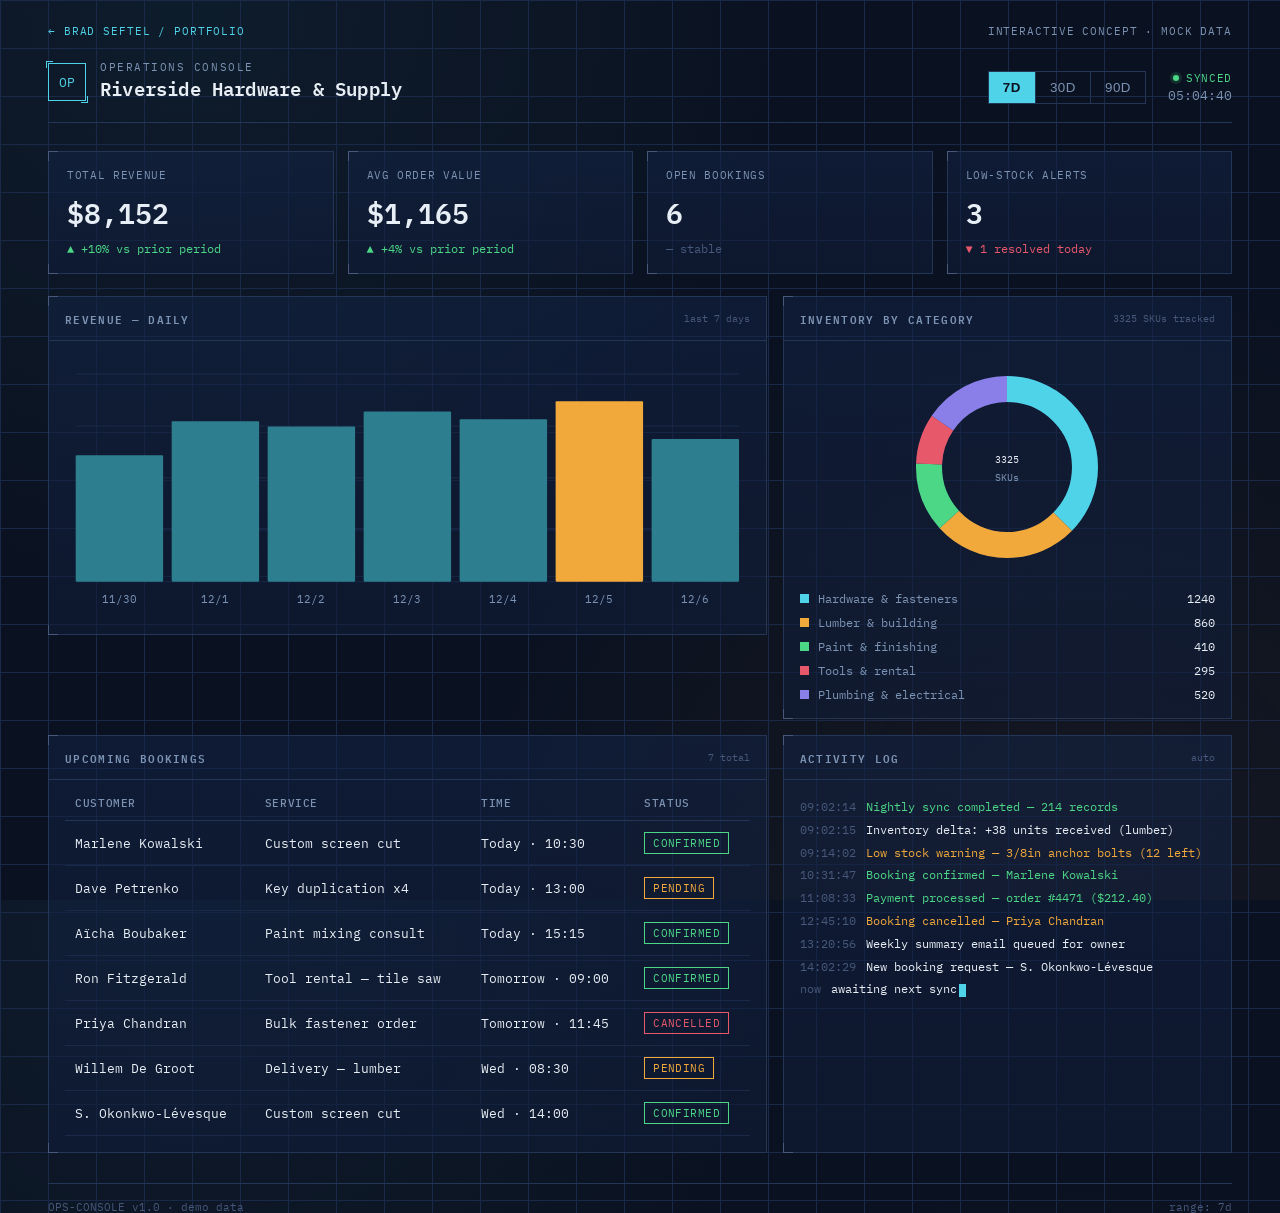
==== dashboard.html @ 2f2e6901 "Add interactive operations dashboard demo" ====
<!DOCTYPE html>
<html lang="en">
<head>
<meta charset="UTF-8">
<meta name="viewport" content="width=device-width, initial-scale=1.0">
<title>Small Business Operations Dashboard Demo | Brad Seftel</title>
<meta name="description" content="Interactive small-business operations dashboard demo by Brad Seftel, using a fictional hardware store to show revenue, inventory, bookings, and activity reporting.">
<meta name="robots" content="index, follow">
<link rel="canonical" href="https://bradseftel.dev/dashboard.html">
<meta property="og:type" content="website">
<meta property="og:title" content="Small Business Operations Dashboard Demo | Brad Seftel">
<meta property="og:description" content="Explore an interactive operations dashboard for a fictional local hardware store.">
<meta property="og:url" content="https://bradseftel.dev/dashboard.html">
<meta property="og:image" content="https://bradseftel.dev/assets/social-preview.png">
<meta name="twitter:card" content="summary_large_image">
<link rel="icon" href="/assets/favicon.svg" type="image/svg+xml">
<meta name="theme-color" content="#0a1120">
<link rel="preconnect" href="https://fonts.googleapis.com">
<link href="https://fonts.googleapis.com/css2?family=IBM+Plex+Mono:wght@400;500;600;700&family=IBM+Plex+Sans:wght@400;500;600&display=swap" rel="stylesheet">
<style>
  :root{
    --navy-950:#0a1120;
    --navy-900:#0e1830;
    --navy-800:#132345;
    --panel:#101d3a;
    --line:#233658;
    --line-dim:#1a2947;
    --cyan:#4fd3e8;
    --cyan-dim:#2d7f8f;
    --amber:#f2a93b;
    --green:#4cd787;
    --red:#e8586b;
    --ink:#e8eef5;
    --ink-muted:#7c93b3;
    --ink-faint:#48587a;
    --mono:'IBM Plex Mono',monospace;
    --sans:'IBM Plex Sans',sans-serif;
  }
  *{box-sizing:border-box;margin:0;padding:0;}
  html,body{height:100%;}
  body{
    background:
      radial-gradient(circle at 15% 0%, rgba(79,211,232,0.06), transparent 45%),
      radial-gradient(circle at 85% 100%, rgba(242,169,59,0.05), transparent 45%),
      var(--navy-950);
    background-image:
      linear-gradient(var(--line-dim) 1px, transparent 1px),
      linear-gradient(90deg, var(--line-dim) 1px, transparent 1px),
      radial-gradient(circle at 15% 0%, rgba(79,211,232,0.06), transparent 45%),
      radial-gradient(circle at 85% 100%, rgba(242,169,59,0.05), transparent 45%);
    background-size: 48px 48px, 48px 48px, 100% 100%, 100% 100%;
    color:var(--ink);
    font-family:var(--sans);
    min-height:100vh;
    padding:28px clamp(16px,4vw,48px) 60px;
  }
  a{color:inherit;}
  ::selection{background:var(--cyan);color:var(--navy-950);}

  /* ---------- header ---------- */
  .portfolio-bar{
    display:flex;justify-content:space-between;align-items:center;gap:16px;
    margin:-4px 0 22px;font-family:var(--mono);font-size:11px;
    letter-spacing:.08em;text-transform:uppercase;color:var(--ink-muted);
  }
  .portfolio-bar a{color:var(--cyan);text-decoration:none;}
  .portfolio-bar a:hover{text-decoration:underline;text-underline-offset:4px;}
  .topbar{
    display:flex;justify-content:space-between;align-items:flex-end;
    flex-wrap:wrap;gap:16px;
    border-bottom:1px solid var(--line);
    padding-bottom:18px;margin-bottom:28px;
  }
  .brand{display:flex;align-items:center;gap:14px;}
  .brand-mark{
    width:38px;height:38px;flex:none;
    border:1.5px solid var(--cyan);
    display:flex;align-items:center;justify-content:center;
    font-family:var(--mono);font-size:13px;color:var(--cyan);
    position:relative;
  }
  .brand-mark::before,.brand-mark::after{
    content:"";position:absolute;width:6px;height:6px;border:1px solid var(--cyan);
  }
  .brand-mark::before{top:-3px;left:-3px;border-right:none;border-bottom:none;}
  .brand-mark::after{bottom:-3px;right:-3px;border-left:none;border-top:none;}
  .brand-text .eyebrow{
    font-family:var(--mono);font-size:11px;letter-spacing:.14em;color:var(--ink-muted);
    text-transform:uppercase;
  }
  .brand-text h1{
    font-family:var(--mono);font-size:19px;font-weight:600;letter-spacing:.01em;color:var(--ink);
  }
  .topbar-right{display:flex;align-items:center;gap:22px;}
  .clock{
    font-family:var(--mono);font-size:13px;color:var(--ink-muted);
    display:flex;flex-direction:column;align-items:flex-end;gap:2px;
  }
  .clock .status{display:flex;align-items:center;gap:7px;color:var(--green);font-size:11px;letter-spacing:.06em;}
  .dot{width:6px;height:6px;border-radius:50%;background:var(--green);box-shadow:0 0 0 3px rgba(76,215,135,0.15);animation:pulse 2.2s infinite;}
  @keyframes pulse{0%,100%{opacity:1;}50%{opacity:.4;}}

  .range-toggle{display:flex;border:1px solid var(--line);font-family:var(--mono);font-size:12px;}
  .range-toggle button{
    background:transparent;border:none;color:var(--ink-muted);
    padding:8px 14px;cursor:pointer;letter-spacing:.04em;
    border-right:1px solid var(--line);transition:background .15s,color .15s;
  }
  .range-toggle button:last-child{border-right:none;}
  .range-toggle button:hover{color:var(--ink);}
  .range-toggle button.active{background:var(--cyan);color:var(--navy-950);font-weight:600;}

  /* ---------- panel shell (schematic) ---------- */
  .panel{
    position:relative;
    background:linear-gradient(180deg, rgba(19,35,69,0.55), rgba(16,29,58,0.55));
    border:1px solid var(--line);
  }
  .panel::before,.panel::after,
  .panel .cb-tr,.panel .cb-br{
    content:"";position:absolute;width:9px;height:9px;
    border-color:var(--ink-faint);border-style:solid;
  }
  .panel::before{top:-1px;left:-1px;border-width:1px 0 0 1px;}
  .panel::after{bottom:-1px;left:-1px;border-width:0 0 1px 1px;}
  .panel-head{
    display:flex;justify-content:space-between;align-items:center;
    padding:12px 16px;border-bottom:1px solid var(--line);
  }
  .panel-head h2{
    font-family:var(--mono);font-size:11px;letter-spacing:.12em;text-transform:uppercase;
    color:var(--ink-muted);font-weight:600;
  }
  .panel-head .tag{font-family:var(--mono);font-size:10px;color:var(--ink-faint);}
  .panel-body{padding:16px;}

  /* ---------- KPI strip ---------- */
  .kpi-grid{
    display:grid;grid-template-columns:repeat(4,1fr);gap:14px;margin-bottom:22px;
  }
  .kpi{padding:16px 18px;}
  .kpi-label{font-family:var(--mono);font-size:11px;color:var(--ink-muted);letter-spacing:.06em;text-transform:uppercase;}
  .kpi-value{font-family:var(--mono);font-size:28px;font-weight:600;margin:8px 0 6px;color:var(--ink);}
  .kpi-delta{font-family:var(--mono);font-size:12px;display:flex;align-items:center;gap:5px;}
  .kpi-delta.up{color:var(--green);}
  .kpi-delta.down{color:var(--red);}
  .kpi-delta.flat{color:var(--ink-faint);}

  /* ---------- main grid ---------- */
  .main-grid{display:grid;grid-template-columns:1.6fr 1fr;gap:16px;margin-bottom:16px;align-items:start;}
  .lower-grid{display:grid;grid-template-columns:1.6fr 1fr;gap:16px;}

  /* bar chart */
  .bar-chart-wrap{overflow-x:auto;}
  .bar-col{cursor:pointer;}
  .bar-col rect.bar{fill:var(--cyan-dim);transition:fill .15s;}
  .bar-col:hover rect.bar{fill:var(--cyan);}
  .bar-col.peak rect.bar{fill:var(--amber);}
  .axis-label{font-family:var(--mono);font-size:10px;fill:var(--ink-muted);}
  .value-label{font-family:var(--mono);font-size:10px;fill:var(--ink);}
  .gridline{stroke:var(--line-dim);stroke-width:1;}

  /* donut */
  .donut-legend{display:flex;flex-direction:column;gap:9px;margin-top:14px;}
  .legend-row{display:flex;align-items:center;gap:9px;font-family:var(--mono);font-size:12px;color:var(--ink-muted);}
  .legend-swatch{width:9px;height:9px;flex:none;}
  .legend-row .val{margin-left:auto;color:var(--ink);}

  /* bookings table */
  table{width:100%;border-collapse:collapse;font-family:var(--mono);font-size:12.5px;}
  thead th{
    text-align:left;color:var(--ink-muted);font-weight:500;letter-spacing:.06em;
    text-transform:uppercase;font-size:10.5px;padding:0 10px 10px;
    border-bottom:1px solid var(--line);cursor:pointer;user-select:none;
  }
  thead th:hover{color:var(--cyan);}
  thead th .arrow{opacity:.5;margin-left:4px;}
  tbody td{padding:11px 10px;border-bottom:1px solid var(--line-dim);color:var(--ink);}
  tbody tr{transition:background .15s;}
  tbody tr:hover{background:rgba(79,211,232,0.05);}
  tbody tr.selected{background:rgba(79,211,232,0.09);}
  .badge{
    font-size:10.5px;padding:3px 8px;border:1px solid;letter-spacing:.04em;
    display:inline-block;text-transform:uppercase;
  }
  .badge.confirmed{color:var(--green);border-color:var(--green);}
  .badge.pending{color:var(--amber);border-color:var(--amber);}
  .badge.cancelled{color:var(--red);border-color:var(--red);}

  /* activity log terminal */
  .log-wrap{
    font-family:var(--mono);font-size:12px;color:var(--ink-muted);
    max-height:280px;overflow-y:auto;line-height:1.9;
  }
  .log-wrap::-webkit-scrollbar{width:6px;}
  .log-wrap::-webkit-scrollbar-thumb{background:var(--line);}
  .log-line{display:flex;gap:10px;}
  .log-line .t{color:var(--ink-faint);flex:none;}
  .log-line .msg.ok{color:var(--green);}
  .log-line .msg.warn{color:var(--amber);}
  .log-line .msg.info{color:var(--ink);}
  .cursor{display:inline-block;width:7px;height:13px;background:var(--cyan);animation:blink 1s step-end infinite;vertical-align:middle;margin-left:2px;}
  @keyframes blink{50%{opacity:0;}}

  footer{
    margin-top:30px;padding-top:16px;border-top:1px solid var(--line);
    font-family:var(--mono);font-size:11px;color:var(--ink-faint);
    display:flex;justify-content:space-between;flex-wrap:wrap;gap:8px;
  }

  @media (max-width:900px){
    .kpi-grid{grid-template-columns:repeat(2,1fr);}
    .main-grid,.lower-grid{grid-template-columns:1fr;}
  }
  @media (max-width:520px){
    .kpi-grid{grid-template-columns:1fr;}
  }

  :focus-visible{outline:2px solid var(--cyan);outline-offset:2px;}

  @media (prefers-reduced-motion: reduce){
    .dot,.cursor{animation:none;}
    *{transition:none !important;}
  }
</style>
</head>
<body>

<div class="portfolio-bar">
  <a href="/" aria-label="Back to Brad Seftel portfolio">← Brad Seftel / Portfolio</a>
  <span>Interactive concept · mock data</span>
</div>

<div class="topbar">
  <div class="brand">
    <div class="brand-mark">OP</div>
    <div class="brand-text">
      <div class="eyebrow">Operations Console</div>
      <h1>Riverside Hardware &amp; Supply</h1>
    </div>
  </div>
  <div class="topbar-right">
    <div class="range-toggle" id="rangeToggle">
      <button type="button" data-range="7" class="active" aria-pressed="true">7D</button>
      <button type="button" data-range="30" aria-pressed="false">30D</button>
      <button type="button" data-range="90" aria-pressed="false">90D</button>
    </div>
    <div class="clock">
      <div class="status"><span class="dot"></span>SYNCED</div>
      <div id="clockTime">--:--:--</div>
    </div>
  </div>
</div>

<div class="kpi-grid" id="kpiGrid"></div>

<div class="main-grid">
  <div class="panel">
    <div class="panel-head">
      <h2>Revenue — daily</h2>
      <span class="tag" id="chartRangeTag">last 7 days</span>
    </div>
    <div class="panel-body bar-chart-wrap">
      <svg id="barChart" width="100%" viewBox="0 0 640 240" preserveAspectRatio="xMinYMin meet"></svg>
    </div>
  </div>

  <div class="panel">
    <div class="panel-head">
      <h2>Inventory by category</h2>
      <span class="tag" id="skuTag">— SKUs</span>
    </div>
    <div class="panel-body">
      <svg id="donutChart" width="100%" viewBox="0 0 220 220" style="max-width:220px;display:block;margin:0 auto;"></svg>
      <div class="donut-legend" id="donutLegend"></div>
    </div>
  </div>
</div>

<div class="lower-grid">
  <div class="panel">
    <div class="panel-head">
      <h2>Upcoming bookings</h2>
      <span class="tag" id="bookingCountTag">— total</span>
    </div>
    <div class="panel-body" style="overflow-x:auto;">
      <table id="bookingsTable">
        <thead>
          <tr>
            <th data-key="customer">Customer <span class="arrow"></span></th>
            <th data-key="service">Service <span class="arrow"></span></th>
            <th data-key="time">Time <span class="arrow"></span></th>
            <th data-key="status">Status <span class="arrow"></span></th>
          </tr>
        </thead>
        <tbody id="bookingsBody"></tbody>
      </table>
    </div>
  </div>

  <div class="panel">
    <div class="panel-head">
      <h2>Activity log</h2>
      <span class="tag">auto</span>
    </div>
    <div class="panel-body">
      <div class="log-wrap" id="logWrap"></div>
    </div>
  </div>
</div>

<footer>
  <span>OPS-CONSOLE v1.0 · demo data</span>
  <span id="footRange">range: 7d</span>
</footer>

<script>
(function(){
  "use strict";

  /* ---------------- utilities ---------------- */
  function seeded(seed){
    let s = seed;
    return function(){
      s = (s * 9301 + 49297) % 233280;
      return s / 233280;
    };
  }
  function fmtMoney(n){
    return '$' + n.toLocaleString('en-US', {maximumFractionDigits:0});
  }
  function pad(n){ return n.toString().padStart(2,'0'); }

  /* ---------------- clock ---------------- */
  function tickClock(){
    const now = new Date();
    document.getElementById('clockTime').textContent =
      pad(now.getHours()) + ':' + pad(now.getMinutes()) + ':' + pad(now.getSeconds());
  }
  tickClock();
  setInterval(tickClock, 1000);

  /* ---------------- data generation ---------------- */
  function generateRevenue(days){
    const rand = seeded(days * 17 + 3);
    const data = [];
    const today = new Date();
    for(let i = days - 1; i >= 0; i--){
      const d = new Date(today);
      d.setDate(d.getDate() - i);
      const base = 900 + Math.sin(i / 3) * 220;
      const noise = (rand() - 0.5) * 380;
      const weekendBoost = (d.getDay() === 5 || d.getDay() === 6) ? 260 : 0;
      const val = Math.max(120, Math.round(base + noise + weekendBoost));
      data.push({ date: d, value: val });
    }
    return data;
  }

  const bookings = [
    { customer:'Marlene Kowalski', service:'Custom screen cut', time:'Today · 10:30', status:'confirmed' },
    { customer:'Dave Petrenko', service:'Key duplication x4', time:'Today · 13:00', status:'pending' },
    { customer:'Aïcha Boubaker', service:'Paint mixing consult', time:'Today · 15:15', status:'confirmed' },
    { customer:'Ron Fitzgerald', service:'Tool rental — tile saw', time:'Tomorrow · 09:00', status:'confirmed' },
    { customer:'Priya Chandran', service:'Bulk fastener order', time:'Tomorrow · 11:45', status:'cancelled' },
    { customer:'Willem De Groot', service:'Delivery — lumber', time:'Wed · 08:30', status:'pending' },
    { customer:'S. Okonkwo-Lévesque', service:'Custom screen cut', time:'Wed · 14:00', status:'confirmed' },
  ];

  const inventoryCategories = [
    { label:'Hardware & fasteners', value:1240, color:'var(--cyan)' },
    { label:'Lumber & building', value:860, color:'var(--amber)' },
    { label:'Paint & finishing', value:410, color:'var(--green)' },
    { label:'Tools & rental', value:295, color:'var(--red)' },
    { label:'Plumbing & electrical', value:520, color:'#8a7ee8' },
  ];

  const logEntries = [
    { t:'09:02:14', msg:'Nightly sync completed — 214 records', kind:'ok' },
    { t:'09:02:15', msg:'Inventory delta: +38 units received (lumber)', kind:'info' },
    { t:'09:14:02', msg:'Low stock warning — 3/8in anchor bolts (12 left)', kind:'warn' },
    { t:'10:31:47', msg:'Booking confirmed — Marlene Kowalski', kind:'ok' },
    { t:'11:08:33', msg:'Payment processed — order #4471 ($212.40)', kind:'ok' },
    { t:'12:45:10', msg:'Booking cancelled — Priya Chandran', kind:'warn' },
    { t:'13:20:56', msg:'Weekly summary email queued for owner', kind:'info' },
    { t:'14:02:29', msg:'New booking request — S. Okonkwo-Lévesque', kind:'info' },
  ];

  /* ---------------- KPI cards ---------------- */
  function renderKPIs(revenueData){
    const total = revenueData.reduce((s,d)=>s+d.value,0);
    const avg = Math.round(total / revenueData.length);
    const half = Math.floor(revenueData.length/2) || 1;
    const recent = revenueData.slice(-half).reduce((s,d)=>s+d.value,0);
    const prior = revenueData.slice(0,half).reduce((s,d)=>s+d.value,0) || 1;
    const pctChange = Math.round(((recent - prior) / prior) * 100);

    const kpis = [
      { label:'Total revenue', value: fmtMoney(total), delta: pctChange, deltaLabel: (pctChange>=0?'+':'') + pctChange + '% vs prior period' },
      { label:'Avg order value', value: fmtMoney(avg), delta: 4, deltaLabel: '+4% vs prior period' },
      { label:'Open bookings', value: bookings.filter(b=>b.status!=='cancelled').length, delta: 0, deltaLabel: 'stable' },
      { label:'Low-stock alerts', value: 3, delta: -1, deltaLabel: '1 resolved today' },
    ];

    const grid = document.getElementById('kpiGrid');
    grid.innerHTML = kpis.map(k => {
      const cls = k.delta > 0 ? 'up' : (k.delta < 0 ? 'down' : 'flat');
      const arrow = k.delta > 0 ? '▲' : (k.delta < 0 ? '▼' : '—');
      return `
        <div class="panel kpi">
          <div class="kpi-label">${k.label}</div>
          <div class="kpi-value">${k.value}</div>
          <div class="kpi-delta ${cls}">${arrow} ${k.deltaLabel}</div>
        </div>`;
    }).join('');
  }

  /* ---------------- bar chart ---------------- */
  function renderBarChart(revenueData){
    const svg = document.getElementById('barChart');
    const W = 640, H = 240, padL = 10, padR = 10, padT = 16, padB = 30;
    const innerW = W - padL - padR;
    const innerH = H - padT - padB;
    const maxVal = Math.max(...revenueData.map(d=>d.value)) * 1.15;
    const n = revenueData.length;
    const gap = n > 20 ? 2 : 8;
    const barW = (innerW - gap * (n - 1)) / n;
    const peakVal = Math.max(...revenueData.map(d=>d.value));

    let svgHTML = '';
    // gridlines
    for(let i=0;i<=4;i++){
      const y = padT + (innerH / 4) * i;
      svgHTML += `<line class="gridline" x1="${padL}" y1="${y}" x2="${W-padR}" y2="${y}"/>`;
    }
    revenueData.forEach((d,i)=>{
      const barH = (d.value / maxVal) * innerH;
      const x = padL + i * (barW + gap);
      const y = padT + innerH - barH;
      const isPeak = d.value === peakVal;
      const dateLabel = (d.date.getMonth()+1) + '/' + d.date.getDate();
      const showLabel = n <= 14 || i % Math.ceil(n/10) === 0;
      svgHTML += `
        <g class="bar-col ${isPeak ? 'peak' : ''}">
          <title>${dateLabel}: ${fmtMoney(d.value)}</title>
          <rect class="bar" x="${x}" y="${y}" width="${barW}" height="${barH}" rx="1"></rect>
          ${showLabel ? `<text class="axis-label" x="${x + barW/2}" y="${H - 10}" text-anchor="middle">${dateLabel}</text>` : ''}
        </g>`;
    });
    svg.innerHTML = svgHTML;
  }

  /* ---------------- donut chart ---------------- */
  function renderDonut(){
    const svg = document.getElementById('donutChart');
    const legend = document.getElementById('donutLegend');
    const cx = 110, cy = 110, r = 78, strokeW = 26;
    const total = inventoryCategories.reduce((s,c)=>s+c.value,0);
    let offset = 0;
    const circumference = 2 * Math.PI * r;

    let svgHTML = `<circle cx="${cx}" cy="${cy}" r="${r}" fill="none" stroke="var(--line)" stroke-width="${strokeW}"/>`;
    inventoryCategories.forEach(cat => {
      const frac = cat.value / total;
      const dash = frac * circumference;
      const gapLen = circumference - dash;
      svgHTML += `<circle cx="${cx}" cy="${cy}" r="${r}" fill="none" stroke="${cat.color}"
        stroke-width="${strokeW}" stroke-dasharray="${dash} ${gapLen}"
        stroke-dashoffset="${-offset}" transform="rotate(-90 ${cx} ${cy})" stroke-linecap="butt">
        <title>${cat.label}: ${cat.value} SKUs</title>
      </circle>`;
      offset += dash;
    });
    svgHTML += `<text x="${cx}" y="${cy-4}" text-anchor="middle" class="value-label" font-size="20" fill="var(--ink)">${total}</text>
      <text x="${cx}" y="${cy+14}" text-anchor="middle" class="axis-label">SKUs</text>`;
    svg.innerHTML = svgHTML;

    document.getElementById('skuTag').textContent = total + ' SKUs tracked';
    legend.innerHTML = inventoryCategories.map(c => `
      <div class="legend-row">
        <span class="legend-swatch" style="background:${c.color}"></span>
        ${c.label}
        <span class="val">${c.value}</span>
      </div>`).join('');
  }

  /* ---------------- bookings table ---------------- */
  let sortKey = null, sortAsc = true, selectedRow = null;

  function renderBookings(){
    const tbody = document.getElementById('bookingsBody');
    let rows = [...bookings];
    if(sortKey){
      rows.sort((a,b)=>{
        const av = a[sortKey].toLowerCase(), bv = b[sortKey].toLowerCase();
        if(av < bv) return sortAsc ? -1 : 1;
        if(av > bv) return sortAsc ? 1 : -1;
        return 0;
      });
    }
    tbody.innerHTML = rows.map((b,idx) => `
      <tr data-idx="${idx}" class="${selectedRow === b.customer ? 'selected' : ''}">
        <td>${b.customer}</td>
        <td>${b.service}</td>
        <td>${b.time}</td>
        <td><span class="badge ${b.status}">${b.status}</span></td>
      </tr>`).join('');

    document.getElementById('bookingCountTag').textContent = bookings.length + ' total';

    Array.from(tbody.querySelectorAll('tr')).forEach((tr, i) => {
      tr.addEventListener('click', () => {
        selectedRow = rows[i].customer;
        renderBookings();
      });
    });
  }

  document.querySelectorAll('#bookingsTable thead th').forEach(th => {
    th.addEventListener('click', () => {
      const key = th.dataset.key;
      if(sortKey === key){ sortAsc = !sortAsc; } else { sortKey = key; sortAsc = true; }
      document.querySelectorAll('#bookingsTable thead .arrow').forEach(a => a.textContent = '');
      th.querySelector('.arrow').textContent = sortAsc ? '↑' : '↓';
      renderBookings();
    });
  });

  /* ---------------- activity log ---------------- */
  function renderLog(){
    const wrap = document.getElementById('logWrap');
    wrap.innerHTML = logEntries.map(e => `
      <div class="log-line">
        <span class="t">${e.t}</span>
        <span class="msg ${e.kind}">${e.msg}</span>
      </div>`).join('') + `<div class="log-line"><span class="t">now</span><span class="msg info">awaiting next sync<span class="cursor"></span></span></div>`;
    wrap.scrollTop = wrap.scrollHeight;
  }

  /* ---------------- range toggle ---------------- */
  function setRange(days){
    document.querySelectorAll('#rangeToggle button').forEach(b => {
      const isActive = Number(b.dataset.range) === days;
      b.classList.toggle('active', isActive);
      b.setAttribute('aria-pressed', String(isActive));
    });
    const revenueData = generateRevenue(days);
    renderKPIs(revenueData);
    renderBarChart(revenueData);
    document.getElementById('chartRangeTag').textContent = 'last ' + days + ' days';
    document.getElementById('footRange').textContent = 'range: ' + days + 'd';
  }

  document.querySelectorAll('#rangeToggle button').forEach(btn => {
    btn.addEventListener('click', () => setRange(Number(btn.dataset.range)));
  });

  /* ---------------- init ---------------- */
  setRange(7);
  renderDonut();
  renderBookings();
  renderLog();
})();
</script>
</body>
</html>
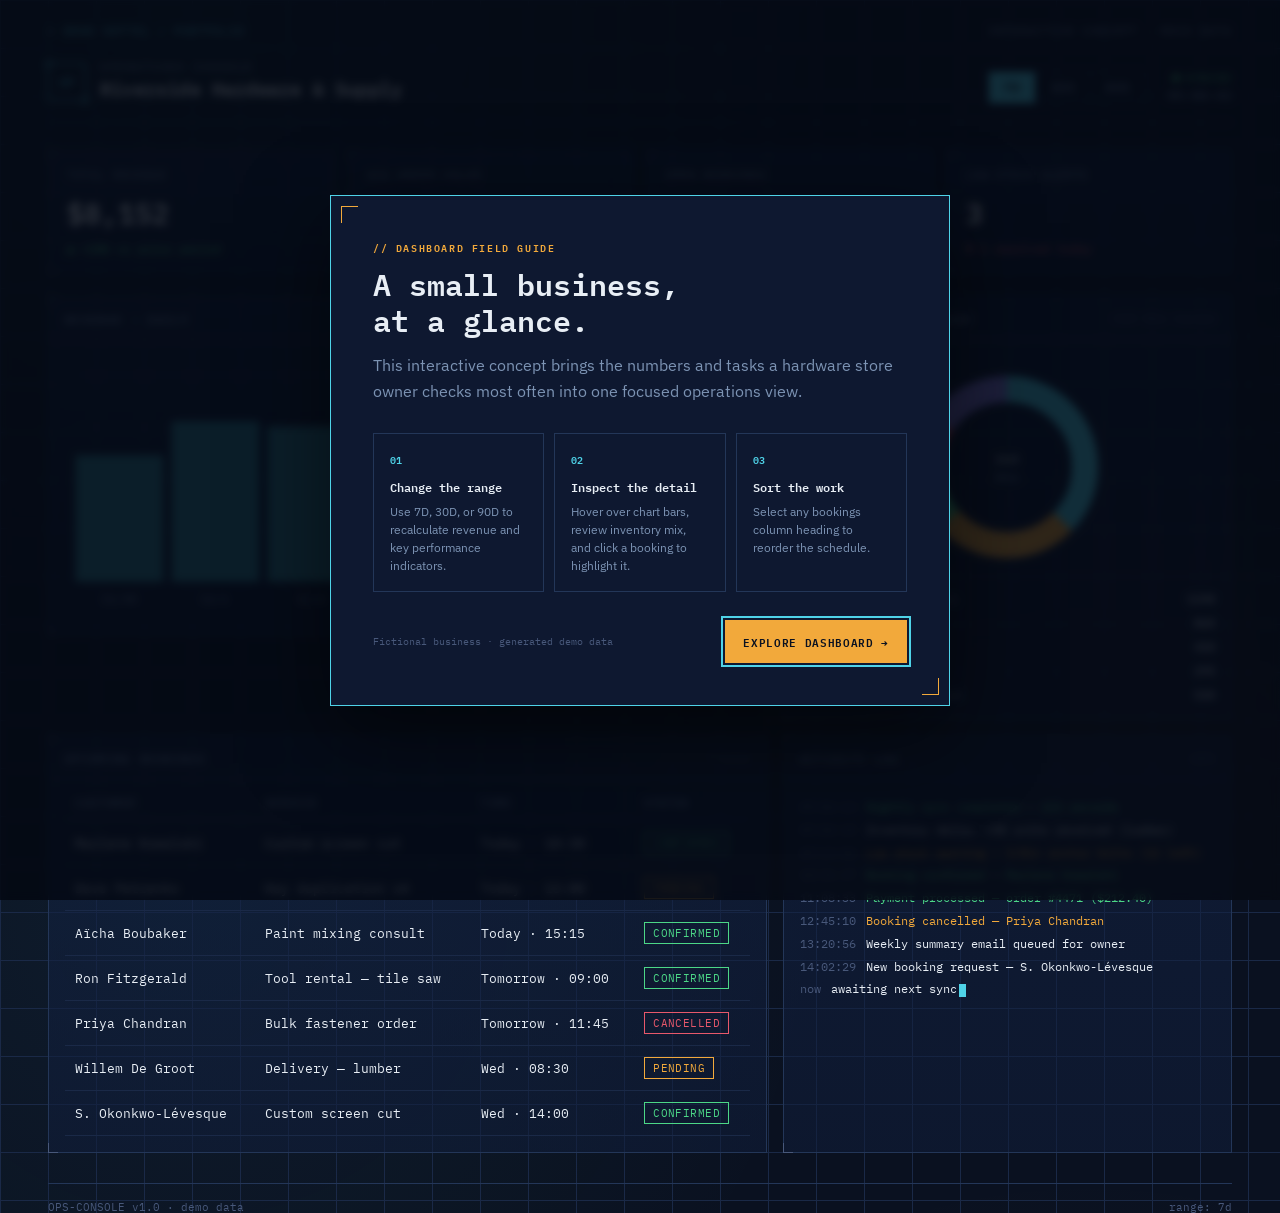
==== commit f25793d8: "Add dashboard welcome guide" ====
--- a/dashboard.html
+++ b/dashboard.html
@@ -65,6 +65,39 @@
   }
   .portfolio-bar a{color:var(--cyan);text-decoration:none;}
   .portfolio-bar a:hover{text-decoration:underline;text-underline-offset:4px;}
+
+  /* ---------- welcome dialog ---------- */
+  .welcome-dialog{
+    width:min(620px,calc(100% - 32px));max-height:calc(100vh - 32px);
+    margin:auto;padding:0;color:var(--ink);background:var(--navy-900);
+    border:1px solid var(--cyan);overflow:auto;
+    box-shadow:0 28px 80px rgba(0,0,0,.5);
+  }
+  .welcome-dialog[open]{animation:dialog-in .35s cubic-bezier(.2,.8,.2,1) both;}
+  .welcome-dialog::backdrop{
+    background:rgba(4,9,19,.82);backdrop-filter:blur(4px);
+    animation:backdrop-in .25s ease-out both;
+  }
+  .welcome-shell{position:relative;padding:clamp(24px,5vw,42px);}
+  .welcome-shell::before,.welcome-shell::after{
+    content:"";position:absolute;width:16px;height:16px;border-color:var(--amber);border-style:solid;
+  }
+  .welcome-shell::before{top:10px;left:10px;border-width:1px 0 0 1px;}
+  .welcome-shell::after{right:10px;bottom:10px;border-width:0 1px 1px 0;}
+  .welcome-kicker{font:600 10px var(--mono);letter-spacing:.16em;text-transform:uppercase;color:var(--amber);margin-bottom:10px;}
+  .welcome-dialog h2{font:600 clamp(22px,4vw,30px)/1.2 var(--mono);max-width:18ch;}
+  .welcome-intro{margin-top:14px;color:var(--ink-muted);max-width:54ch;line-height:1.65;}
+  .welcome-grid{display:grid;grid-template-columns:repeat(3,1fr);gap:10px;margin:28px 0;counter-reset:welcome;}
+  .welcome-step{border:1px solid var(--line);padding:16px;counter-increment:welcome;}
+  .welcome-step::before{content:"0" counter(welcome);display:block;margin-bottom:9px;font:600 10px var(--mono);color:var(--cyan);}
+  .welcome-step h3{font:600 12px var(--mono);margin-bottom:6px;}
+  .welcome-step p{font-size:12px;line-height:1.5;color:var(--ink-muted);}
+  .welcome-actions{display:flex;align-items:center;justify-content:space-between;gap:18px;}
+  .welcome-note{font:10px/1.5 var(--mono);color:var(--ink-faint);}
+  .welcome-enter{border:0;background:var(--amber);color:var(--navy-950);padding:12px 18px;cursor:pointer;white-space:nowrap;font:600 11px var(--mono);letter-spacing:.06em;text-transform:uppercase;}
+  .welcome-enter:hover{background:#ffc260;}
+  @keyframes dialog-in{from{opacity:0;transform:translateY(18px) scale(.97)}to{opacity:1;transform:none}}
+  @keyframes backdrop-in{from{opacity:0}to{opacity:1}}
   .topbar{
     display:flex;justify-content:space-between;align-items:flex-end;
     flex-wrap:wrap;gap:16px;
@@ -214,17 +247,37 @@
   }
   @media (max-width:520px){
     .kpi-grid{grid-template-columns:1fr;}
+    .welcome-grid{grid-template-columns:1fr;}
+    .welcome-actions{align-items:flex-start;flex-direction:column;}
   }
 
   :focus-visible{outline:2px solid var(--cyan);outline-offset:2px;}
 
   @media (prefers-reduced-motion: reduce){
     .dot,.cursor{animation:none;}
+    .welcome-dialog[open],.welcome-dialog::backdrop{animation:none;}
     *{transition:none !important;}
   }
 </style>
 </head>
 <body>
+
+<dialog class="welcome-dialog" id="welcomeDialog" aria-labelledby="welcomeTitle" aria-describedby="welcomeIntro">
+  <div class="welcome-shell">
+    <div class="welcome-kicker">// Dashboard field guide</div>
+    <h2 id="welcomeTitle">A small business, at a glance.</h2>
+    <p class="welcome-intro" id="welcomeIntro">This interactive concept brings the numbers and tasks a hardware store owner checks most often into one focused operations view.</p>
+    <div class="welcome-grid">
+      <div class="welcome-step"><h3>Change the range</h3><p>Use 7D, 30D, or 90D to recalculate revenue and key performance indicators.</p></div>
+      <div class="welcome-step"><h3>Inspect the detail</h3><p>Hover over chart bars, review inventory mix, and click a booking to highlight it.</p></div>
+      <div class="welcome-step"><h3>Sort the work</h3><p>Select any bookings column heading to reorder the schedule.</p></div>
+    </div>
+    <div class="welcome-actions">
+      <p class="welcome-note">Fictional business · generated demo data</p>
+      <button class="welcome-enter" id="welcomeEnter" type="button">Explore dashboard →</button>
+    </div>
+  </div>
+</dialog>
 
 <div class="portfolio-bar">
   <a href="/" aria-label="Back to Brad Seftel portfolio">← Brad Seftel / Portfolio</a>
@@ -317,6 +370,15 @@
 <script>
 (function(){
   "use strict";
+
+  /* ---------------- welcome guide ---------------- */
+  const welcomeDialog = document.getElementById('welcomeDialog');
+  const welcomeEnter = document.getElementById('welcomeEnter');
+  welcomeDialog.showModal();
+  welcomeEnter.addEventListener('click', () => welcomeDialog.close());
+  welcomeDialog.addEventListener('click', event => {
+    if(event.target === welcomeDialog) welcomeDialog.close();
+  });
 
   /* ---------------- utilities ---------------- */
   function seeded(seed){
